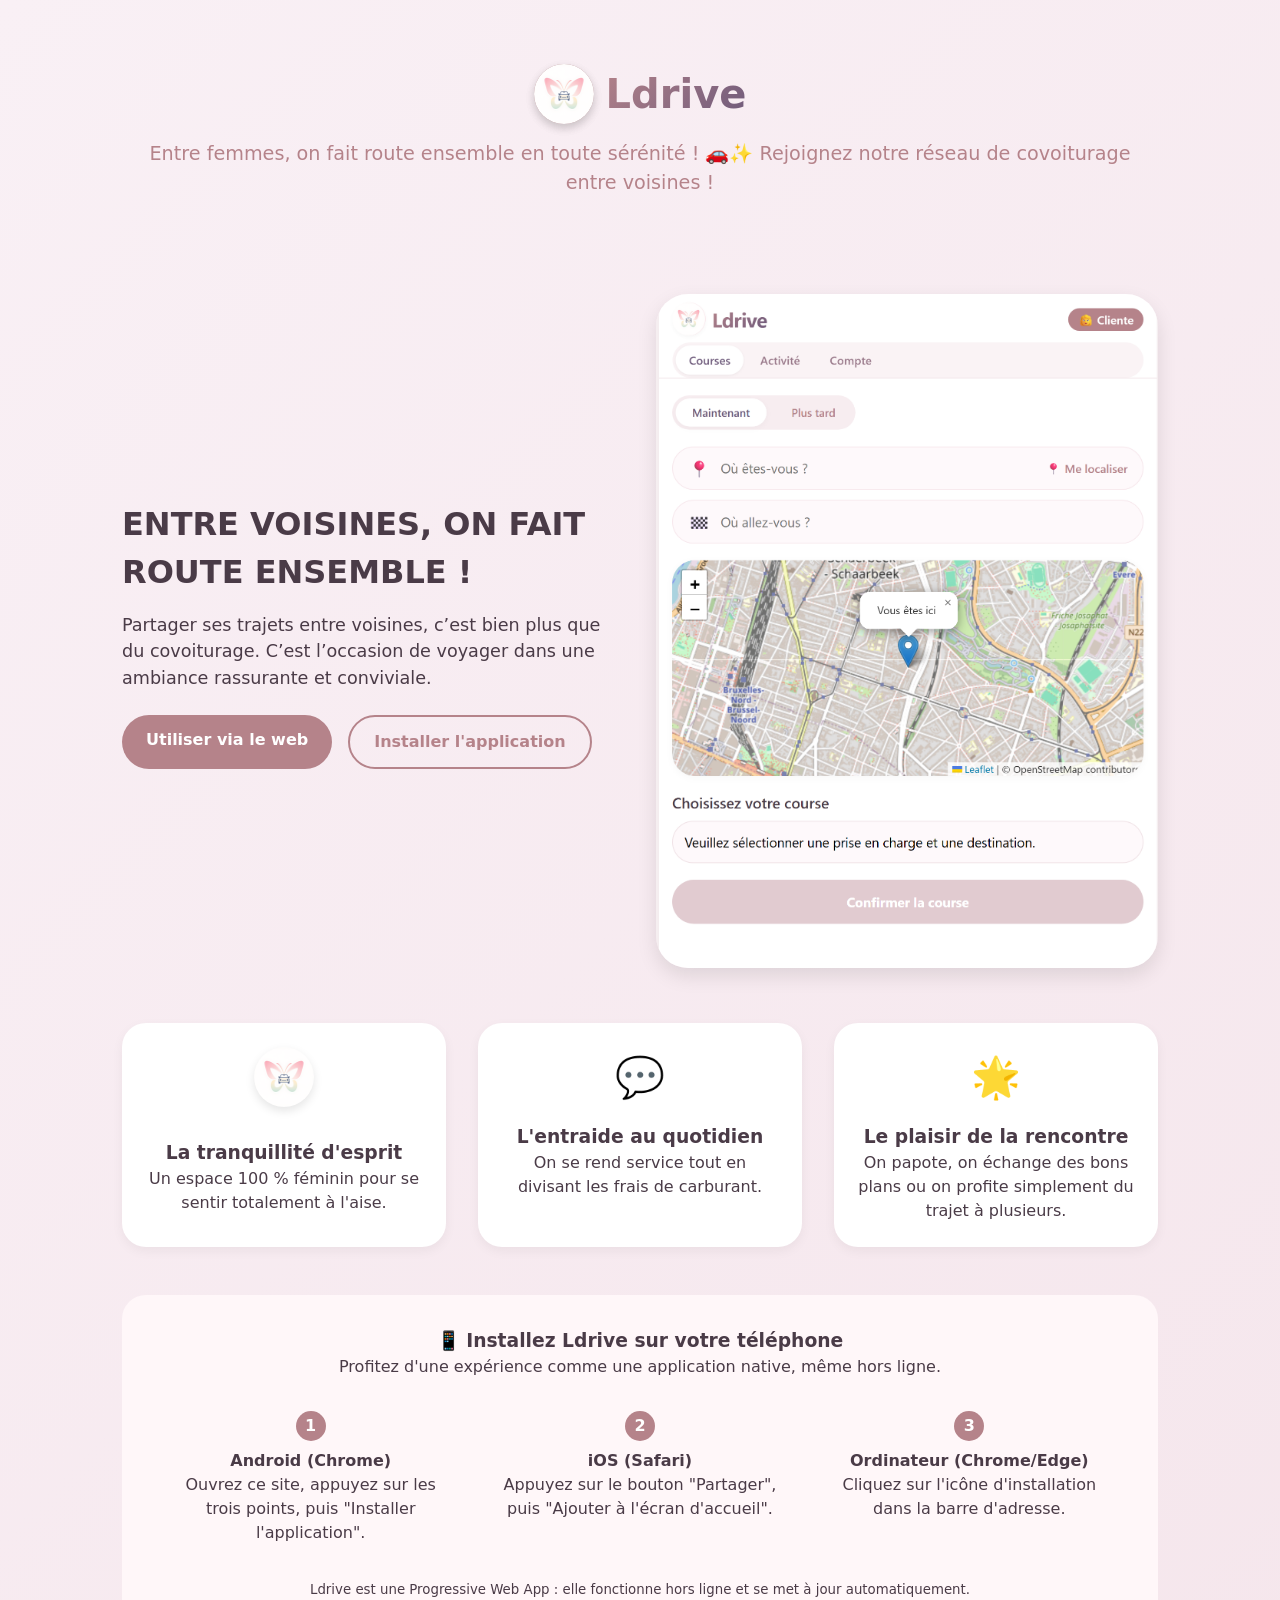
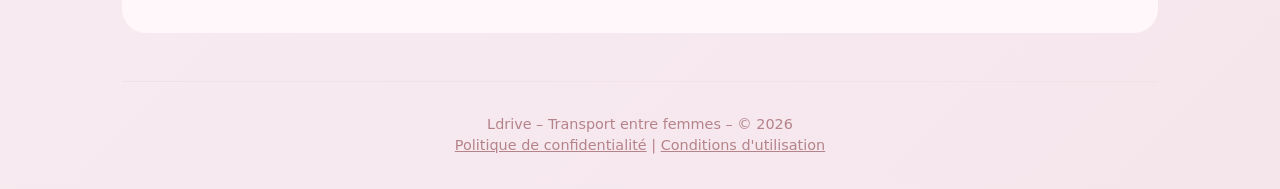
==== index.html @ 923ff988 "Update index.html" ====
<!DOCTYPE html>
<html lang="fr">
<head>
    <meta charset="UTF-8">
    <meta name="viewport" content="width=device-width, initial-scale=1.0, viewport-fit=cover">
    <meta name="description" content="Ldrive - Transport entre femmes, en toute sécurité">
    <title>Ldrive | Transport entre femmes</title>
	<link rel="icon" type="image/png" href="img/favicon.png">
    <style>
        /* (tous les styles de la landing page restent inchangés) */
        * { margin: 0; padding: 0; box-sizing: border-box; font-family: system-ui, -apple-system, 'Segoe UI', Roboto, Helvetica, Arial, sans-serif; }
        body { background: linear-gradient(135deg, #f9f0f5 0%, #f5e6ec 100%); color: #4a3b47; line-height: 1.5; }
        .container { max-width: 1100px; margin: 0 auto; padding: 2rem; }
        header { text-align: center; padding: 2rem 0 1rem; }
        .logo { display: flex; justify-content: center; align-items: center; gap: 12px; font-size: 2.5rem; font-weight: 700; margin-bottom: 1rem; }
        .logo-icon { background: #b5838a; width: 60px; height: 60px; display: inline-flex; align-items: center; justify-content: center; border-radius: 30px; font-size: 32px; box-shadow: 0 4px 10px rgba(0,0,0,0.1); }
        .logo-text { background: linear-gradient(135deg, #b5838a, #6d597a); background-clip: text; -webkit-background-clip: text; color: transparent; }
        .tagline { font-size: 1.2rem; color: #b5838a; margin-bottom: 2rem; }
        .hero { display: flex; flex-wrap: wrap; gap: 2rem; align-items: center; justify-content: space-between; margin: 3rem 0; }
        .hero-text { flex: 1; min-width: 250px; }
        .hero-text h2 { font-size: 2rem; margin-bottom: 1rem; }
        .hero-text p { margin-bottom: 1.5rem; font-size: 1.1rem; }
        .cta-buttons { display: flex; gap: 1rem; flex-wrap: wrap; }
        .btn { display: inline-block; background: #b5838a; color: white; text-decoration: none; padding: 0.8rem 1.5rem; border-radius: 50px; font-weight: 600; transition: transform 0.2s, background 0.2s; border: none; cursor: pointer; font-size: 1rem; }
        .btn:hover { background: #9f6f78; transform: translateY(-2px); }
        .btn-outline { background: transparent; border: 2px solid #b5838a; color: #b5838a; }
        .btn-outline:hover { background: #b5838a; color: white; }
        .features { display: grid; grid-template-columns: repeat(auto-fit, minmax(250px, 1fr)); gap: 2rem; margin: 3rem 0; }
        .feature-card { background: white; border-radius: 24px; padding: 1.5rem; text-align: center; box-shadow: 0 4px 12px rgba(0,0,0,0.05); }
        .feature-icon { font-size: 2.5rem; margin-bottom: 1rem; }
        .install-steps { background: #fff7f9; border-radius: 24px; padding: 2rem; margin: 2rem 0; }
        .steps { display: flex; flex-wrap: wrap; gap: 1rem; justify-content: center; margin-top: 1rem; }
        .step { flex: 1; min-width: 180px; text-align: center; padding: 1rem; }
        .step-number { background: #b5838a; color: white; width: 30px; height: 30px; border-radius: 50%; display: inline-flex; align-items: center; justify-content: center; margin-bottom: 0.5rem; font-weight: bold; }
        footer { text-align: center; margin-top: 3rem; padding-top: 2rem; border-top: 1px solid #f0e2e6; font-size: 0.9rem; color: #b5838a; }
        @media (max-width: 768px) { .container { padding: 1rem; } .hero { flex-direction: column; text-align: center; } .cta-buttons { justify-content: center; } }
    </style>
</head>
<body>
    <div class="container">
        <header>
            <div class="logo">
                <span class="logo-icon"><img src="img/logo-icon.png" alt="Logo" class="logo-icon"></span>
                <span class="logo-text">Ldrive</span>
            </div>
            <div class="tagline">Entre femmes, on fait route ensemble en toute sérénité ! 🚗✨
			Rejoignez notre réseau de covoiturage entre voisines !
</div>
        </header>

        <div class="hero">
            <div class="hero-text">
                <h2>ENTRE VOISINES, ON FAIT ROUTE ENSEMBLE !</h2>
                <p>Partager ses trajets entre voisines, c’est bien plus que du covoiturage. C’est l’occasion de voyager dans une ambiance rassurante et conviviale. 
</p>
                <div class="cta-buttons">
                    <a href="app.html" class="btn">Utiliser via le web</a>
                    <a href="app.html" class="btn btn-outline">Installer l'application</a>
                </div>
            </div>
            <div style="flex:1; text-align:center;">
                <img src="img/app-preview.png" alt="Aperçu Ldrive" style="max-width: 100%; border-radius: 32px; box-shadow: 0 8px 20px rgba(0,0,0,0.1);">
            </div>
        </div>

        <div class="features">
            <div class="feature-card">
                <div class="feature-icon"><img src="img/logo-icon.png" alt="Logo" class="logo-icon"></div>
                <h3>La tranquillité d'esprit</h3>
                <p>Un espace 100 % féminin pour se sentir totalement à l'aise.</p>
            </div>
            <div class="feature-card">
                <div class="feature-icon">💬</div>
                <h3>L'entraide au quotidien</h3>
                <p>On se rend service tout en divisant les frais de carburant.</p>
            </div>
            <div class="feature-card">
                <div class="feature-icon">🌟</div>
                <h3>Le plaisir de la rencontre</h3>
                <p>On papote, on échange des bons plans ou on profite simplement du trajet à plusieurs.
</p>
            </div>
        </div>

        <div class="install-steps">
            <h3 style="text-align:center;">📱 Installez Ldrive sur votre téléphone</h3>
            <p style="text-align:center;">Profitez d'une expérience comme une application native, même hors ligne.</p>
            <div class="steps">
                <div class="step">
                    <div class="step-number">1</div>
                    <p><strong>Android (Chrome)</strong><br>Ouvrez ce site, appuyez sur les trois points, puis "Installer l'application".</p>
                </div>
                <div class="step">
                    <div class="step-number">2</div>
                    <p><strong>iOS (Safari)</strong><br>Appuyez sur le bouton "Partager", puis "Ajouter à l'écran d'accueil".</p>
                </div>
                <div class="step">
                    <div class="step-number">3</div>
                    <p><strong>Ordinateur (Chrome/Edge)</strong><br>Cliquez sur l'icône d'installation dans la barre d'adresse.</p>
                </div>
            </div>
            <p style="text-align:center; margin-top:1rem;"><small>Ldrive est une Progressive Web App : elle fonctionne hors ligne et se met à jour automatiquement.</small></p>
        </div>

        <footer>
            <p>Ldrive – Transport entre femmes – © 2026</p>
            <p><a href="privacy.html" style="color:#b5838a;">Politique de confidentialité</a> | <a href="terms.html" style="color:#b5838a;">Conditions d'utilisation</a></p>
        </footer>
    </div>
</body>
</html>
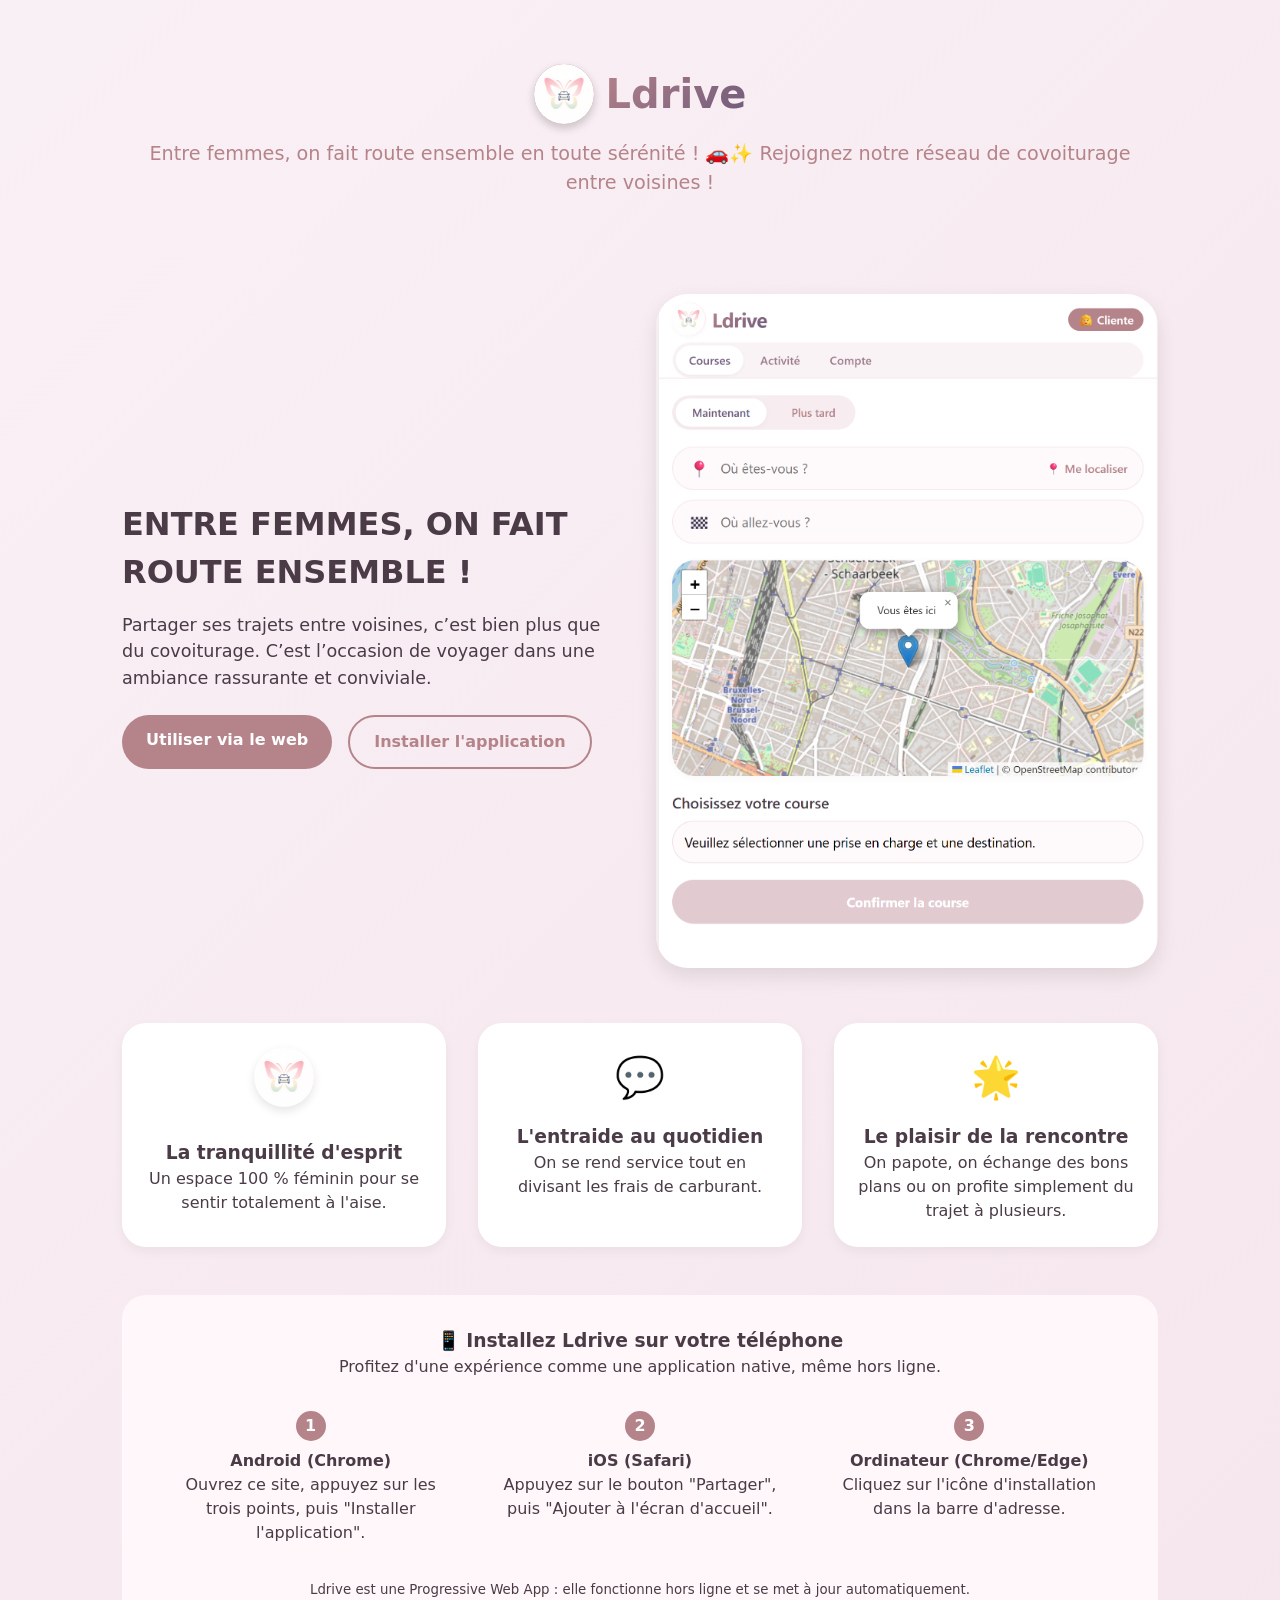
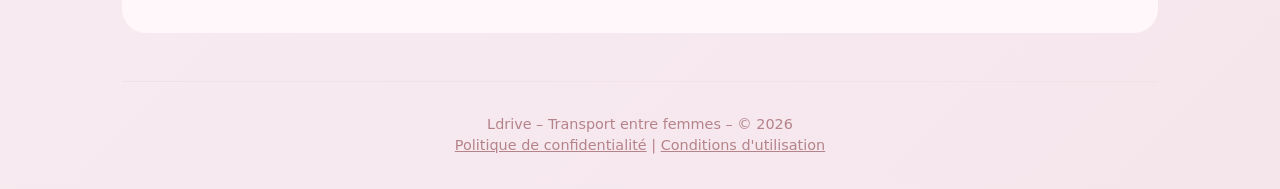
==== commit b21c5335: "Update index.html" ====
--- a/index.html
+++ b/index.html
@@ -54,7 +54,7 @@
 
         <div class="hero">
             <div class="hero-text">
-                <h2>ENTRE VOISINES, ON FAIT ROUTE ENSEMBLE !</h2>
+                <h2>ENTRE FEMMES, ON FAIT ROUTE ENSEMBLE !</h2>
                 <p>Partager ses trajets entre voisines, c’est bien plus que du covoiturage. C’est l’occasion de voyager dans une ambiance rassurante et conviviale. 
 </p>
                 <div class="cta-buttons">
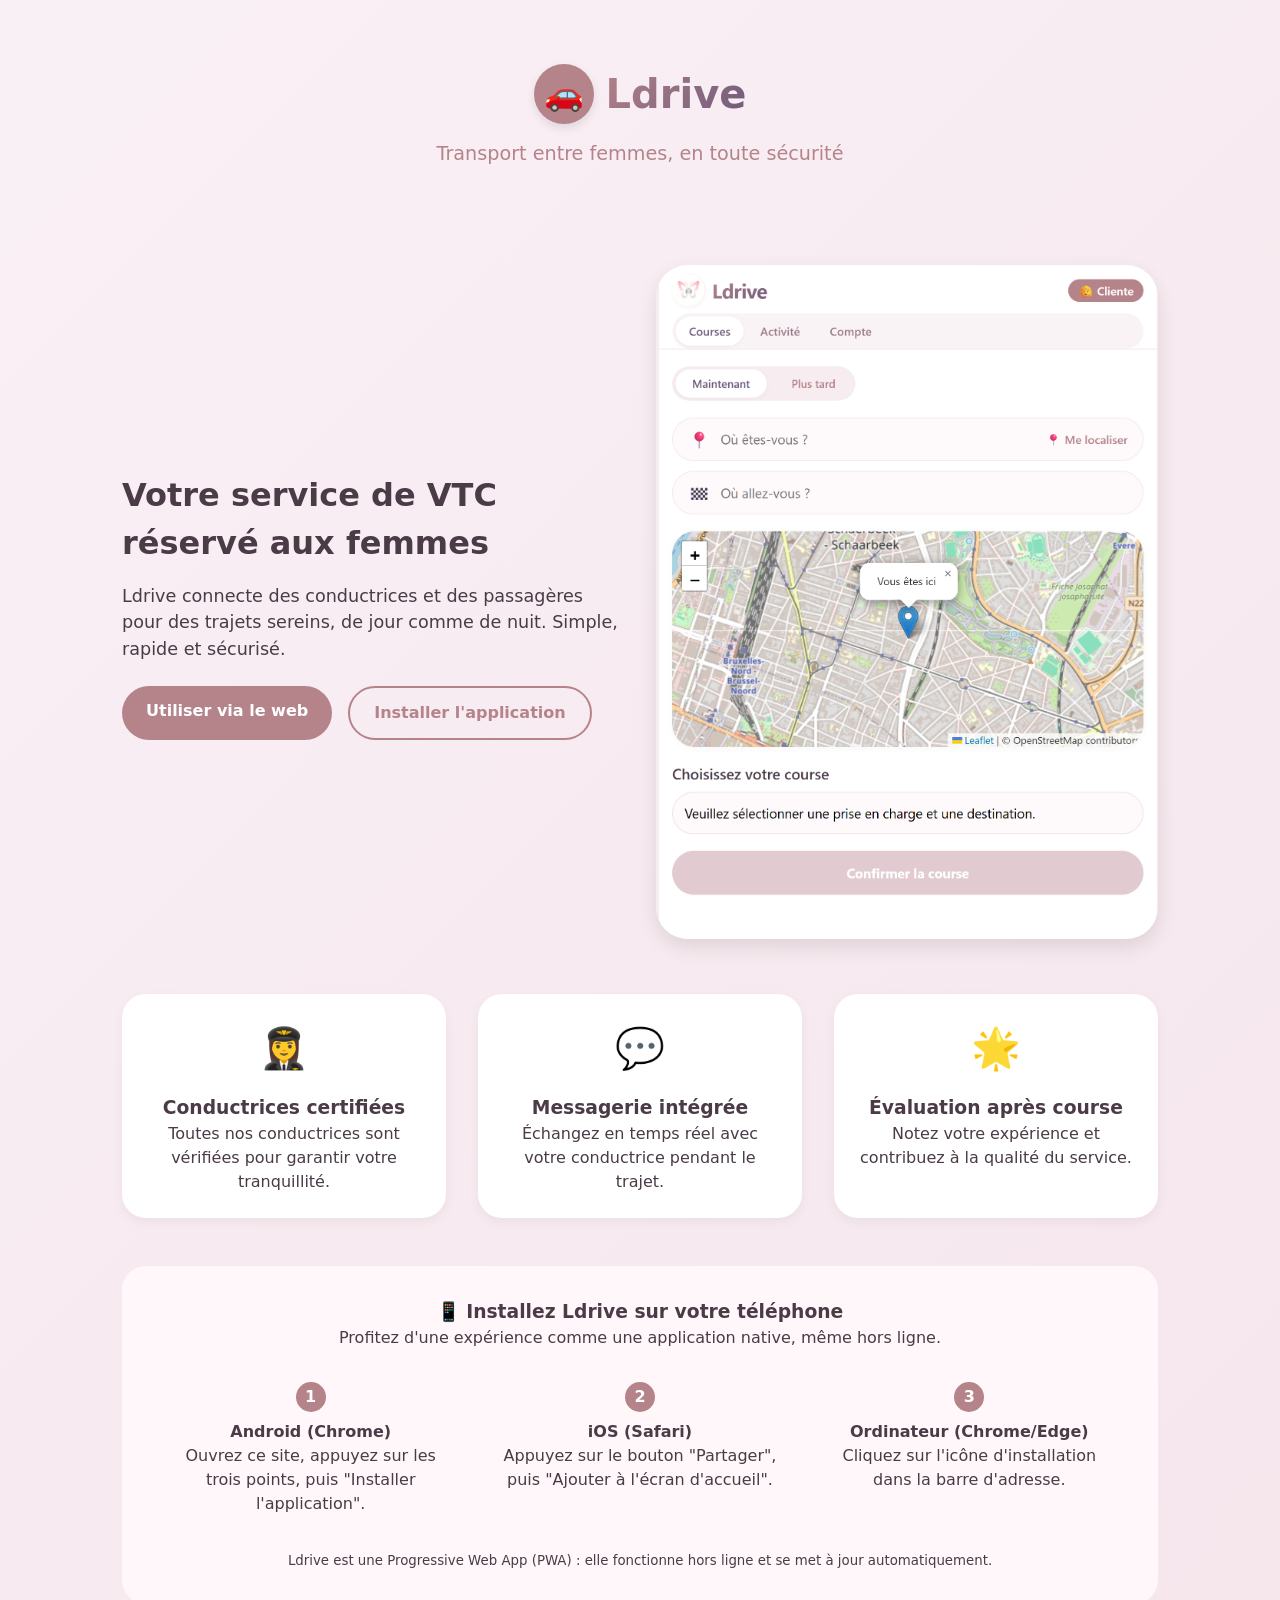
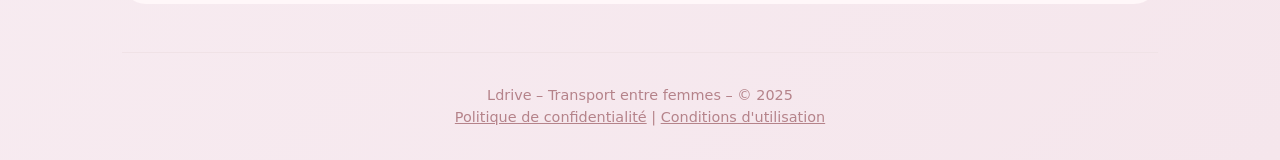
==== commit 6929f2c9: "Update index.html" ====
--- a/index.html
+++ b/index.html
@@ -1,7 +1,3 @@
-
-
-
-
 <!DOCTYPE html>
 <html lang="fr">
 <head>
@@ -9,9 +5,7 @@
     <meta name="viewport" content="width=device-width, initial-scale=1.0, viewport-fit=cover">
     <meta name="description" content="Ldrive - Transport entre femmes, en toute sécurité">
     <title>Ldrive | Transport entre femmes</title>
-	<link rel="icon" type="image/png" href="img/favicon.png">
     <style>
-        /* (tous les styles de la landing page restent inchangés) */
         * { margin: 0; padding: 0; box-sizing: border-box; font-family: system-ui, -apple-system, 'Segoe UI', Roboto, Helvetica, Arial, sans-serif; }
         body { background: linear-gradient(135deg, #f9f0f5 0%, #f5e6ec 100%); color: #4a3b47; line-height: 1.5; }
         .container { max-width: 1100px; margin: 0 auto; padding: 2rem; }
@@ -44,19 +38,16 @@
     <div class="container">
         <header>
             <div class="logo">
-                <span class="logo-icon"><img src="img/logo-icon.png" alt="Logo" class="logo-icon"></span>
+                <span class="logo-icon">🚗</span>
                 <span class="logo-text">Ldrive</span>
             </div>
-            <div class="tagline">Entre femmes, on fait route ensemble en toute sérénité ! 🚗✨
-			Rejoignez notre réseau de covoiturage entre voisines !
-</div>
+            <div class="tagline">Transport entre femmes, en toute sécurité</div>
         </header>
 
         <div class="hero">
             <div class="hero-text">
-                <h2>ENTRE FEMMES, ON FAIT ROUTE ENSEMBLE !</h2>
-                <p>Partager ses trajets entre voisines, c’est bien plus que du covoiturage. C’est l’occasion de voyager dans une ambiance rassurante et conviviale. 
-</p>
+                <h2>Votre service de VTC réservé aux femmes</h2>
+                <p>Ldrive connecte des conductrices et des passagères pour des trajets sereins, de jour comme de nuit. Simple, rapide et sécurisé.</p>
                 <div class="cta-buttons">
                     <a href="app.html" class="btn">Utiliser via le web</a>
                     <a href="app.html" class="btn btn-outline">Installer l'application</a>
@@ -69,20 +60,19 @@
 
         <div class="features">
             <div class="feature-card">
-                <div class="feature-icon"><img src="img/logo-icon.png" alt="Logo" class="logo-icon"></div>
-                <h3>La tranquillité d'esprit</h3>
-                <p>Un espace 100 % féminin pour se sentir totalement à l'aise.</p>
+                <div class="feature-icon">👩‍✈️</div>
+                <h3>Conductrices certifiées</h3>
+                <p>Toutes nos conductrices sont vérifiées pour garantir votre tranquillité.</p>
             </div>
             <div class="feature-card">
                 <div class="feature-icon">💬</div>
-                <h3>L'entraide au quotidien</h3>
-                <p>On se rend service tout en divisant les frais de carburant.</p>
+                <h3>Messagerie intégrée</h3>
+                <p>Échangez en temps réel avec votre conductrice pendant le trajet.</p>
             </div>
             <div class="feature-card">
                 <div class="feature-icon">🌟</div>
-                <h3>Le plaisir de la rencontre</h3>
-                <p>On papote, on échange des bons plans ou on profite simplement du trajet à plusieurs.
-</p>
+                <h3>Évaluation après course</h3>
+                <p>Notez votre expérience et contribuez à la qualité du service.</p>
             </div>
         </div>
 
@@ -103,11 +93,11 @@
                     <p><strong>Ordinateur (Chrome/Edge)</strong><br>Cliquez sur l'icône d'installation dans la barre d'adresse.</p>
                 </div>
             </div>
-            <p style="text-align:center; margin-top:1rem;"><small>Ldrive est une Progressive Web App : elle fonctionne hors ligne et se met à jour automatiquement.</small></p>
+            <p style="text-align:center; margin-top:1rem;"><small>Ldrive est une Progressive Web App (PWA) : elle fonctionne hors ligne et se met à jour automatiquement.</small></p>
         </div>
 
         <footer>
-            <p>Ldrive – Transport entre femmes – © 2026</p>
+            <p>Ldrive – Transport entre femmes – © 2025</p>
             <p><a href="privacy.html" style="color:#b5838a;">Politique de confidentialité</a> | <a href="terms.html" style="color:#b5838a;">Conditions d'utilisation</a></p>
         </footer>
     </div>
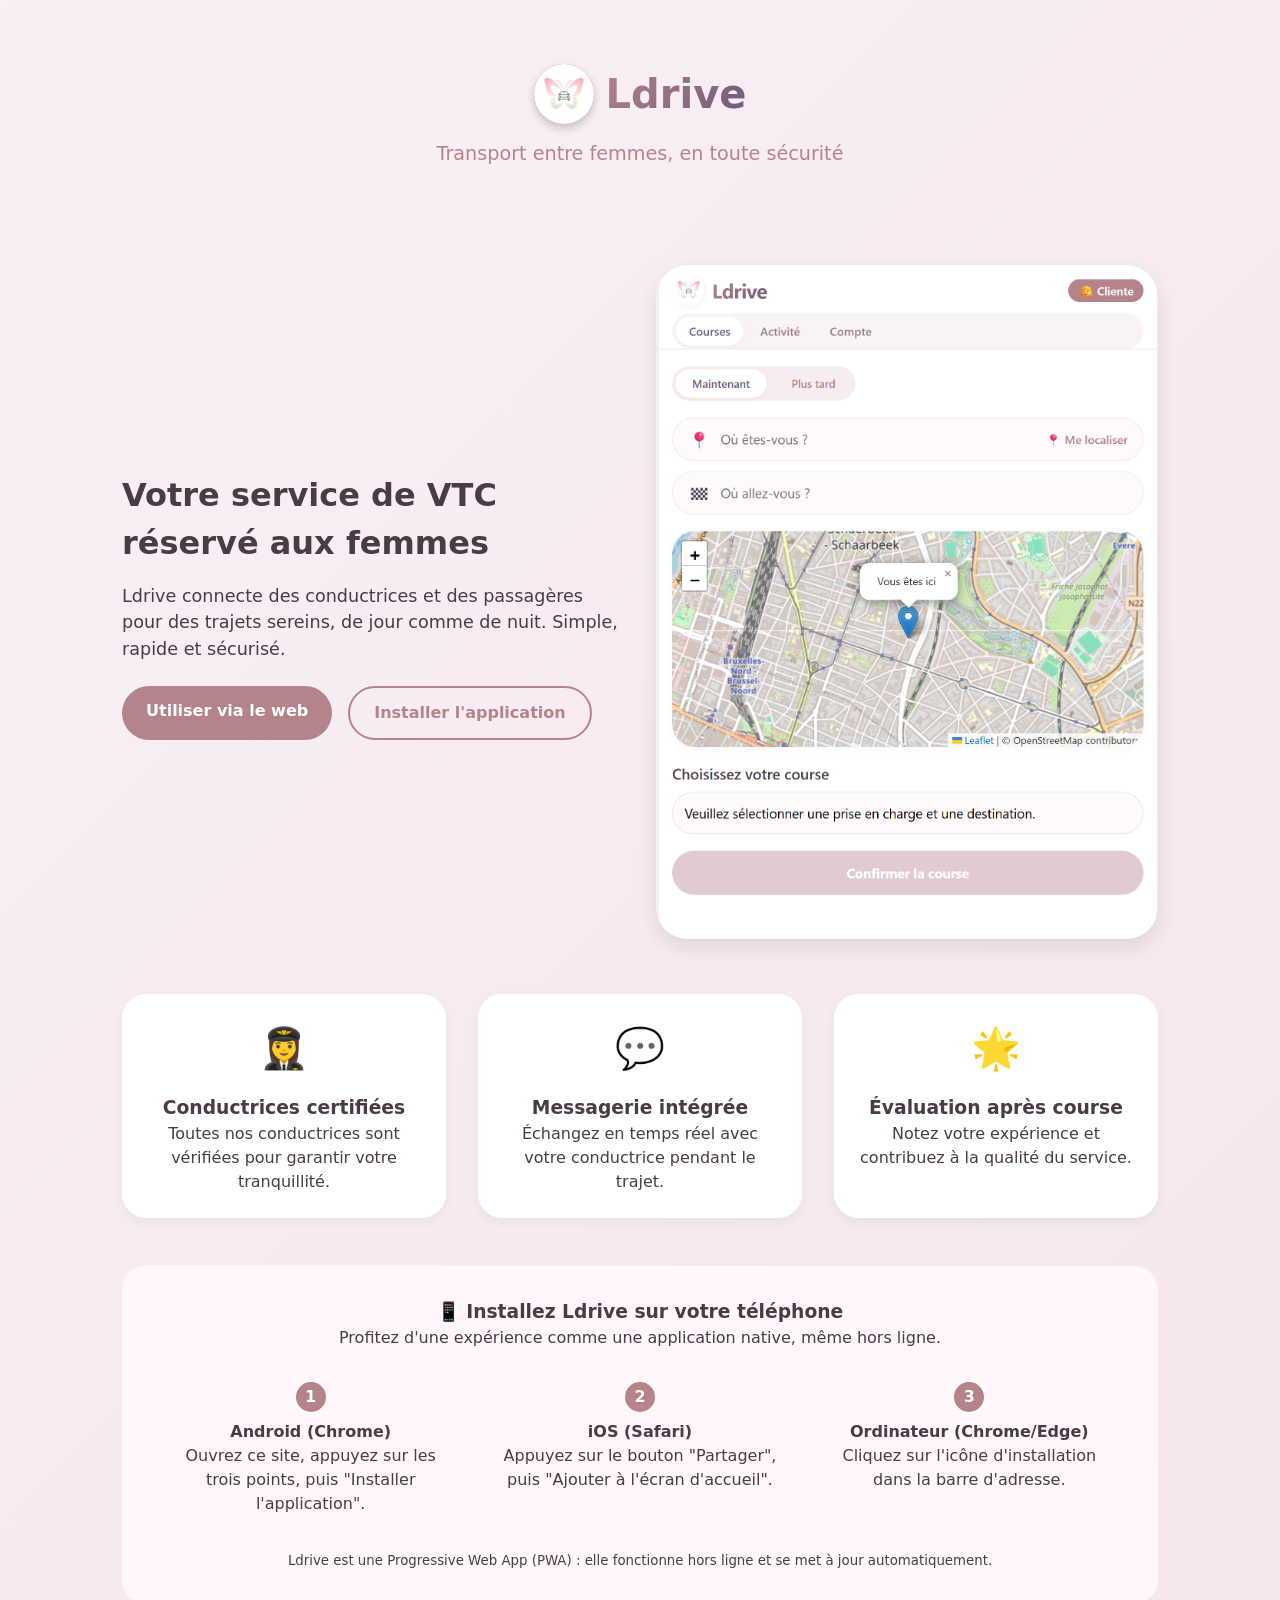
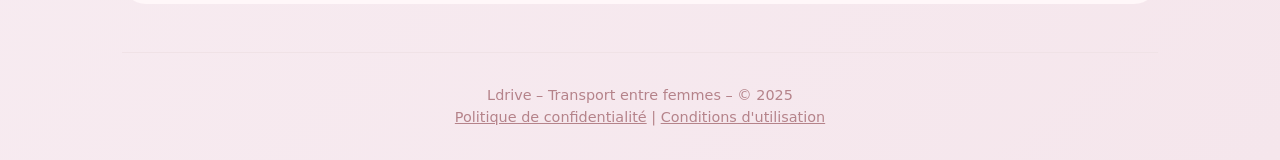
==== commit 5a061949: "Update index.html" ====
--- a/index.html
+++ b/index.html
@@ -4,6 +4,7 @@
     <meta charset="UTF-8">
     <meta name="viewport" content="width=device-width, initial-scale=1.0, viewport-fit=cover">
     <meta name="description" content="Ldrive - Transport entre femmes, en toute sécurité">
+	<link rel="icon" type="image/png" href="img/favicon.png">
     <title>Ldrive | Transport entre femmes</title>
     <style>
         * { margin: 0; padding: 0; box-sizing: border-box; font-family: system-ui, -apple-system, 'Segoe UI', Roboto, Helvetica, Arial, sans-serif; }
@@ -38,7 +39,7 @@
     <div class="container">
         <header>
             <div class="logo">
-                <span class="logo-icon">🚗</span>
+                <span class="logo-icon"><img src="img/logo-icon.png" alt="Logo" class="logo-icon"></span>
                 <span class="logo-text">Ldrive</span>
             </div>
             <div class="tagline">Transport entre femmes, en toute sécurité</div>
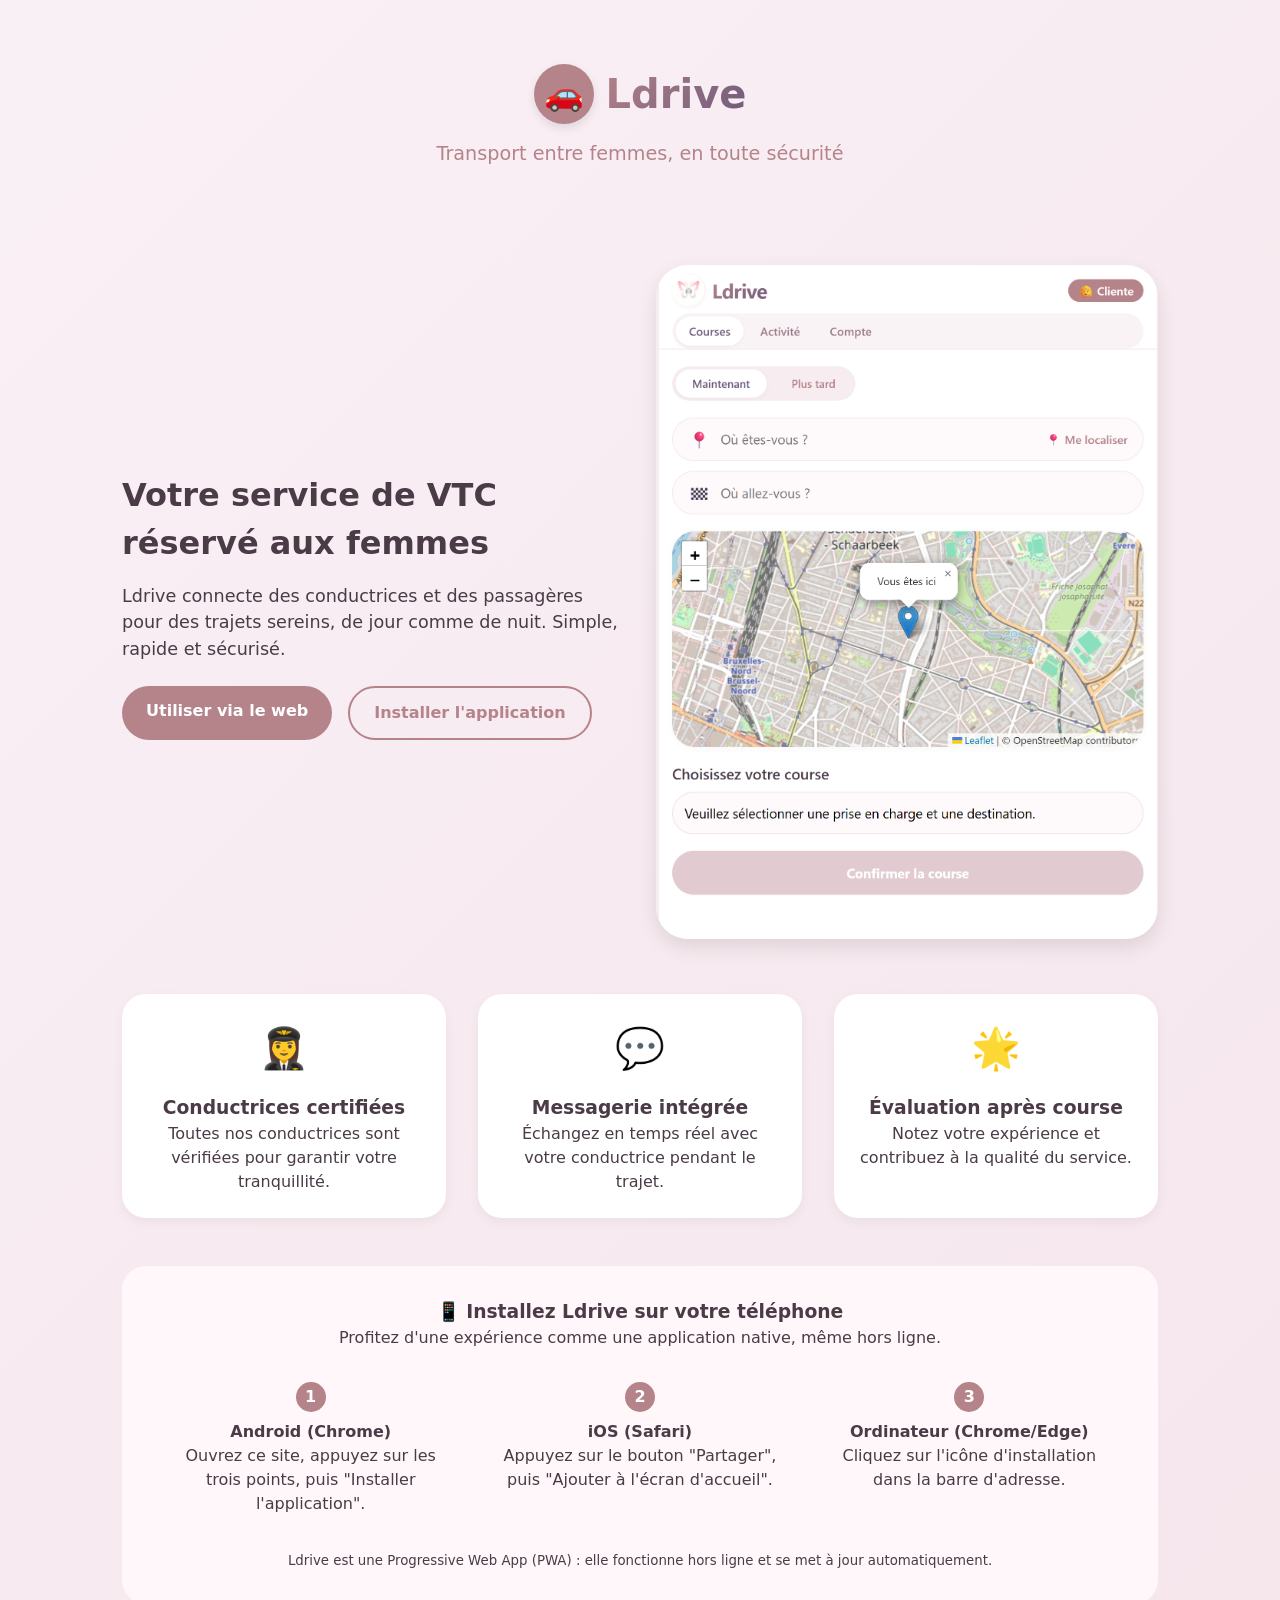
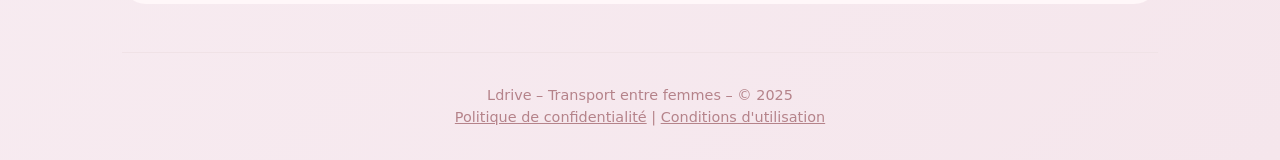
==== commit 246c590f: "Update index.html" ====
--- a/index.html
+++ b/index.html
@@ -4,7 +4,6 @@
     <meta charset="UTF-8">
     <meta name="viewport" content="width=device-width, initial-scale=1.0, viewport-fit=cover">
     <meta name="description" content="Ldrive - Transport entre femmes, en toute sécurité">
-	<link rel="icon" type="image/png" href="img/favicon.png">
     <title>Ldrive | Transport entre femmes</title>
     <style>
         * { margin: 0; padding: 0; box-sizing: border-box; font-family: system-ui, -apple-system, 'Segoe UI', Roboto, Helvetica, Arial, sans-serif; }
@@ -39,7 +38,7 @@
     <div class="container">
         <header>
             <div class="logo">
-                <span class="logo-icon"><img src="img/logo-icon.png" alt="Logo" class="logo-icon"></span>
+                <span class="logo-icon">🚗</span>
                 <span class="logo-text">Ldrive</span>
             </div>
             <div class="tagline">Transport entre femmes, en toute sécurité</div>
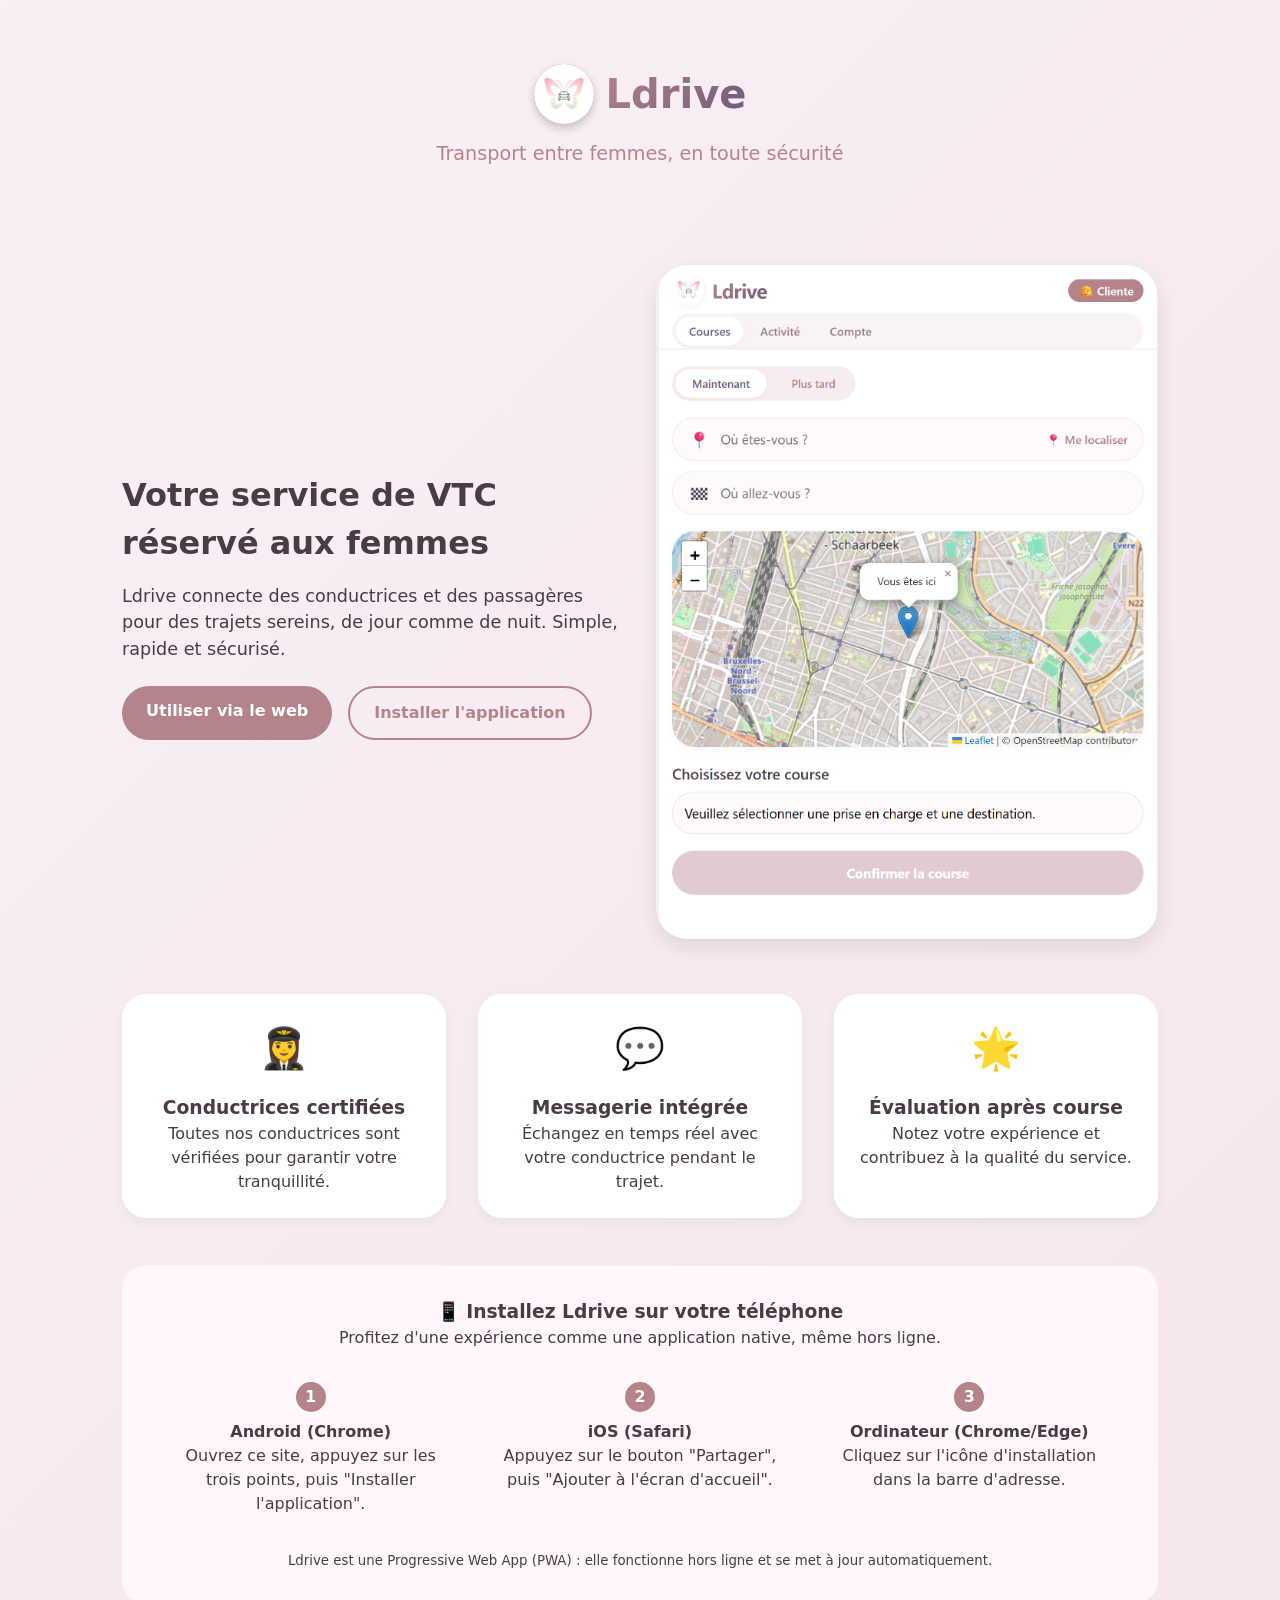
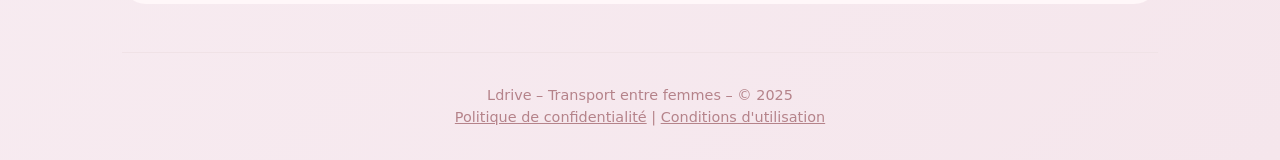
==== commit 39642dfc: "Update index.html" ====
--- a/index.html
+++ b/index.html
@@ -4,6 +4,7 @@
     <meta charset="UTF-8">
     <meta name="viewport" content="width=device-width, initial-scale=1.0, viewport-fit=cover">
     <meta name="description" content="Ldrive - Transport entre femmes, en toute sécurité">
+	<link rel="icon" type="image/png" href="img/favicon.png">
     <title>Ldrive | Transport entre femmes</title>
     <style>
         * { margin: 0; padding: 0; box-sizing: border-box; font-family: system-ui, -apple-system, 'Segoe UI', Roboto, Helvetica, Arial, sans-serif; }
@@ -38,7 +39,7 @@
     <div class="container">
         <header>
             <div class="logo">
-                <span class="logo-icon">🚗</span>
+                <span class="logo-icon"><img src="img/logo-icon.png" alt="Logo" class="logo-icon"></span>
                 <span class="logo-text">Ldrive</span>
             </div>
             <div class="tagline">Transport entre femmes, en toute sécurité</div>
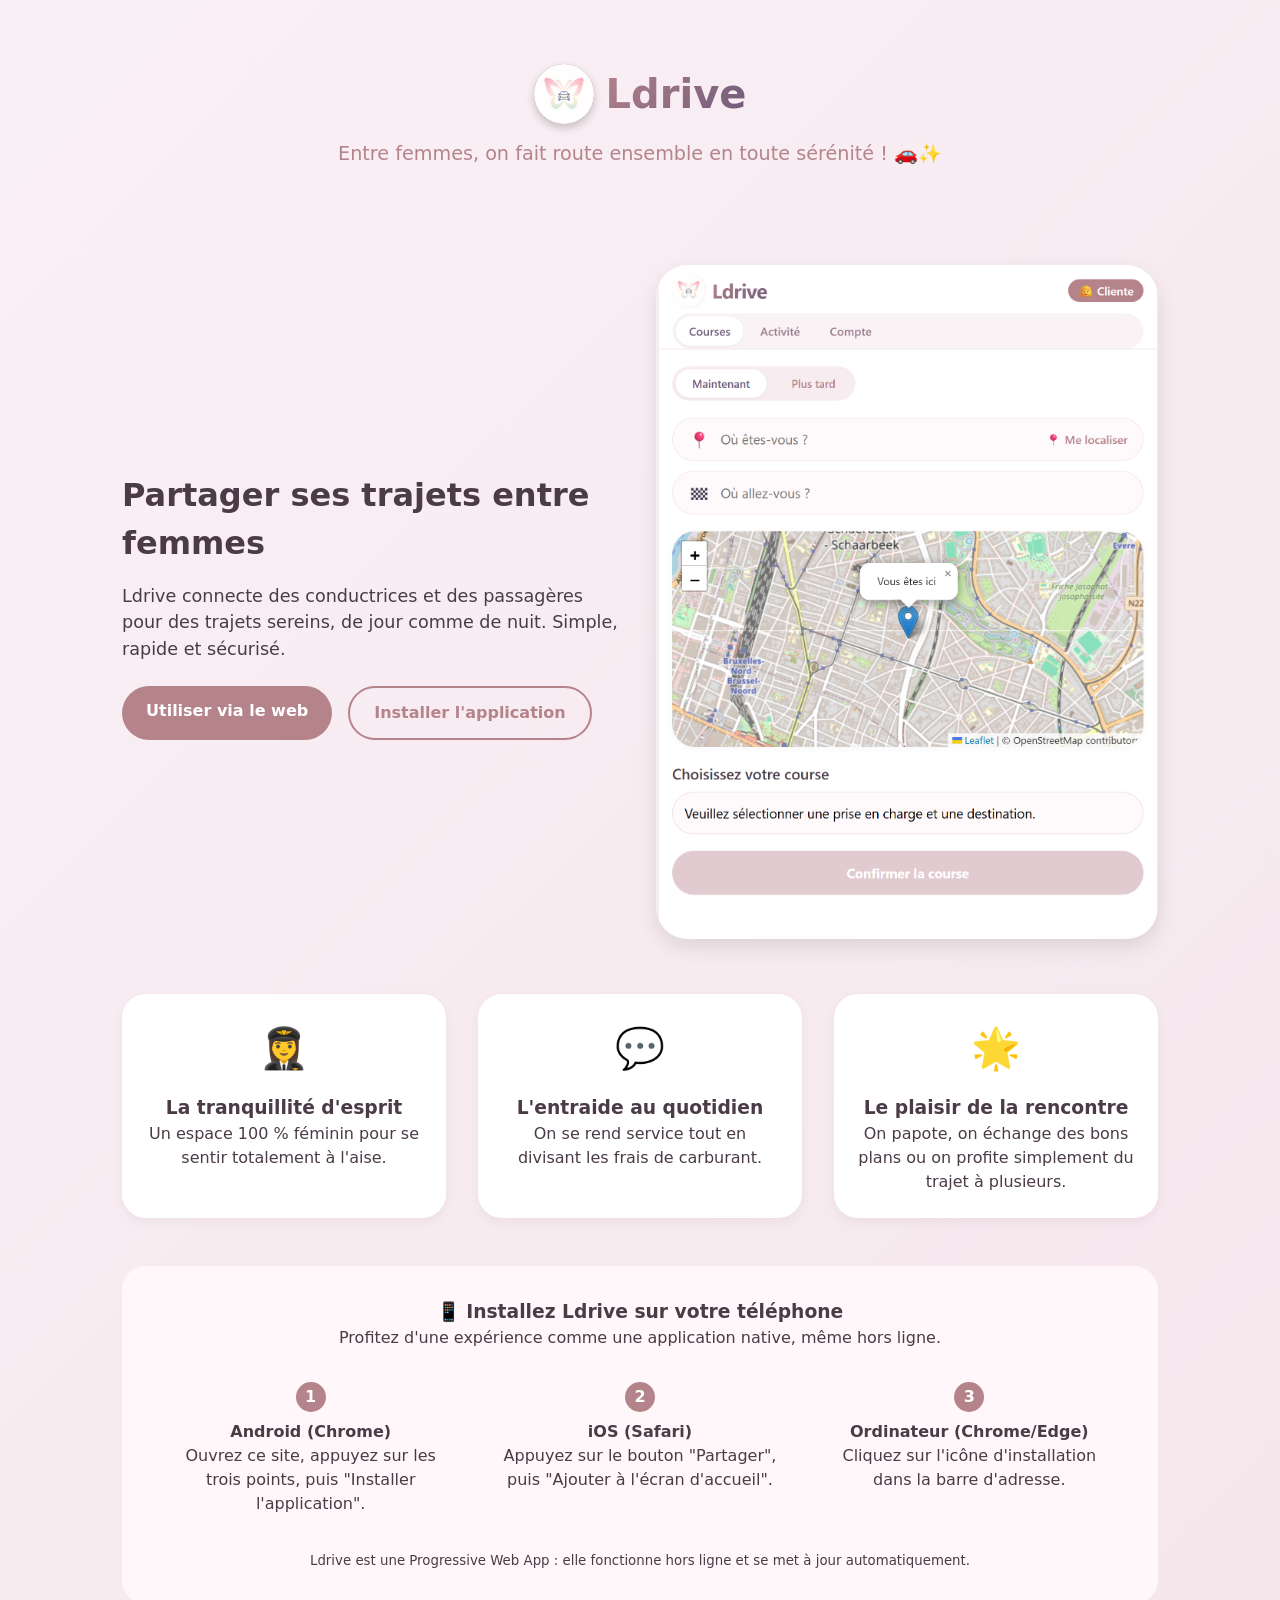
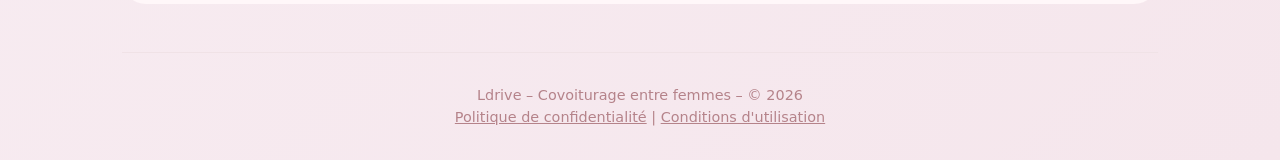
==== commit 3f7a8353: "Update index.html" ====
--- a/index.html
+++ b/index.html
@@ -42,12 +42,12 @@
                 <span class="logo-icon"><img src="img/logo-icon.png" alt="Logo" class="logo-icon"></span>
                 <span class="logo-text">Ldrive</span>
             </div>
-            <div class="tagline">Transport entre femmes, en toute sécurité</div>
+            <div class="tagline">Entre femmes, on fait route ensemble en toute sérénité ! 🚗✨</div>
         </header>
 
         <div class="hero">
             <div class="hero-text">
-                <h2>Votre service de VTC réservé aux femmes</h2>
+                <h2>Partager ses trajets entre femmes</h2>
                 <p>Ldrive connecte des conductrices et des passagères pour des trajets sereins, de jour comme de nuit. Simple, rapide et sécurisé.</p>
                 <div class="cta-buttons">
                     <a href="app.html" class="btn">Utiliser via le web</a>
@@ -62,18 +62,19 @@
         <div class="features">
             <div class="feature-card">
                 <div class="feature-icon">👩‍✈️</div>
-                <h3>Conductrices certifiées</h3>
-                <p>Toutes nos conductrices sont vérifiées pour garantir votre tranquillité.</p>
+                <h3>La tranquillité d'esprit</h3>
+                <p>Un espace 100 % féminin pour se sentir totalement à l'aise.</p>
             </div>
             <div class="feature-card">
                 <div class="feature-icon">💬</div>
-                <h3>Messagerie intégrée</h3>
-                <p>Échangez en temps réel avec votre conductrice pendant le trajet.</p>
+                <h3>L'entraide au quotidien</h3>
+                <p>On se rend service tout en divisant les frais de carburant.</p>
             </div>
             <div class="feature-card">
                 <div class="feature-icon">🌟</div>
-                <h3>Évaluation après course</h3>
-                <p>Notez votre expérience et contribuez à la qualité du service.</p>
+                <h3>Le plaisir de la rencontre</h3>
+                <p>On papote, on échange des bons plans ou on profite simplement du trajet à plusieurs.
+</p>
             </div>
         </div>
 
@@ -94,11 +95,11 @@
                     <p><strong>Ordinateur (Chrome/Edge)</strong><br>Cliquez sur l'icône d'installation dans la barre d'adresse.</p>
                 </div>
             </div>
-            <p style="text-align:center; margin-top:1rem;"><small>Ldrive est une Progressive Web App (PWA) : elle fonctionne hors ligne et se met à jour automatiquement.</small></p>
+            <p style="text-align:center; margin-top:1rem;"><small>Ldrive est une Progressive Web App : elle fonctionne hors ligne et se met à jour automatiquement.</small></p>
         </div>
 
         <footer>
-            <p>Ldrive – Transport entre femmes – © 2025</p>
+            <p>Ldrive – Covoiturage entre femmes – © 2026</p>
             <p><a href="privacy.html" style="color:#b5838a;">Politique de confidentialité</a> | <a href="terms.html" style="color:#b5838a;">Conditions d'utilisation</a></p>
         </footer>
     </div>
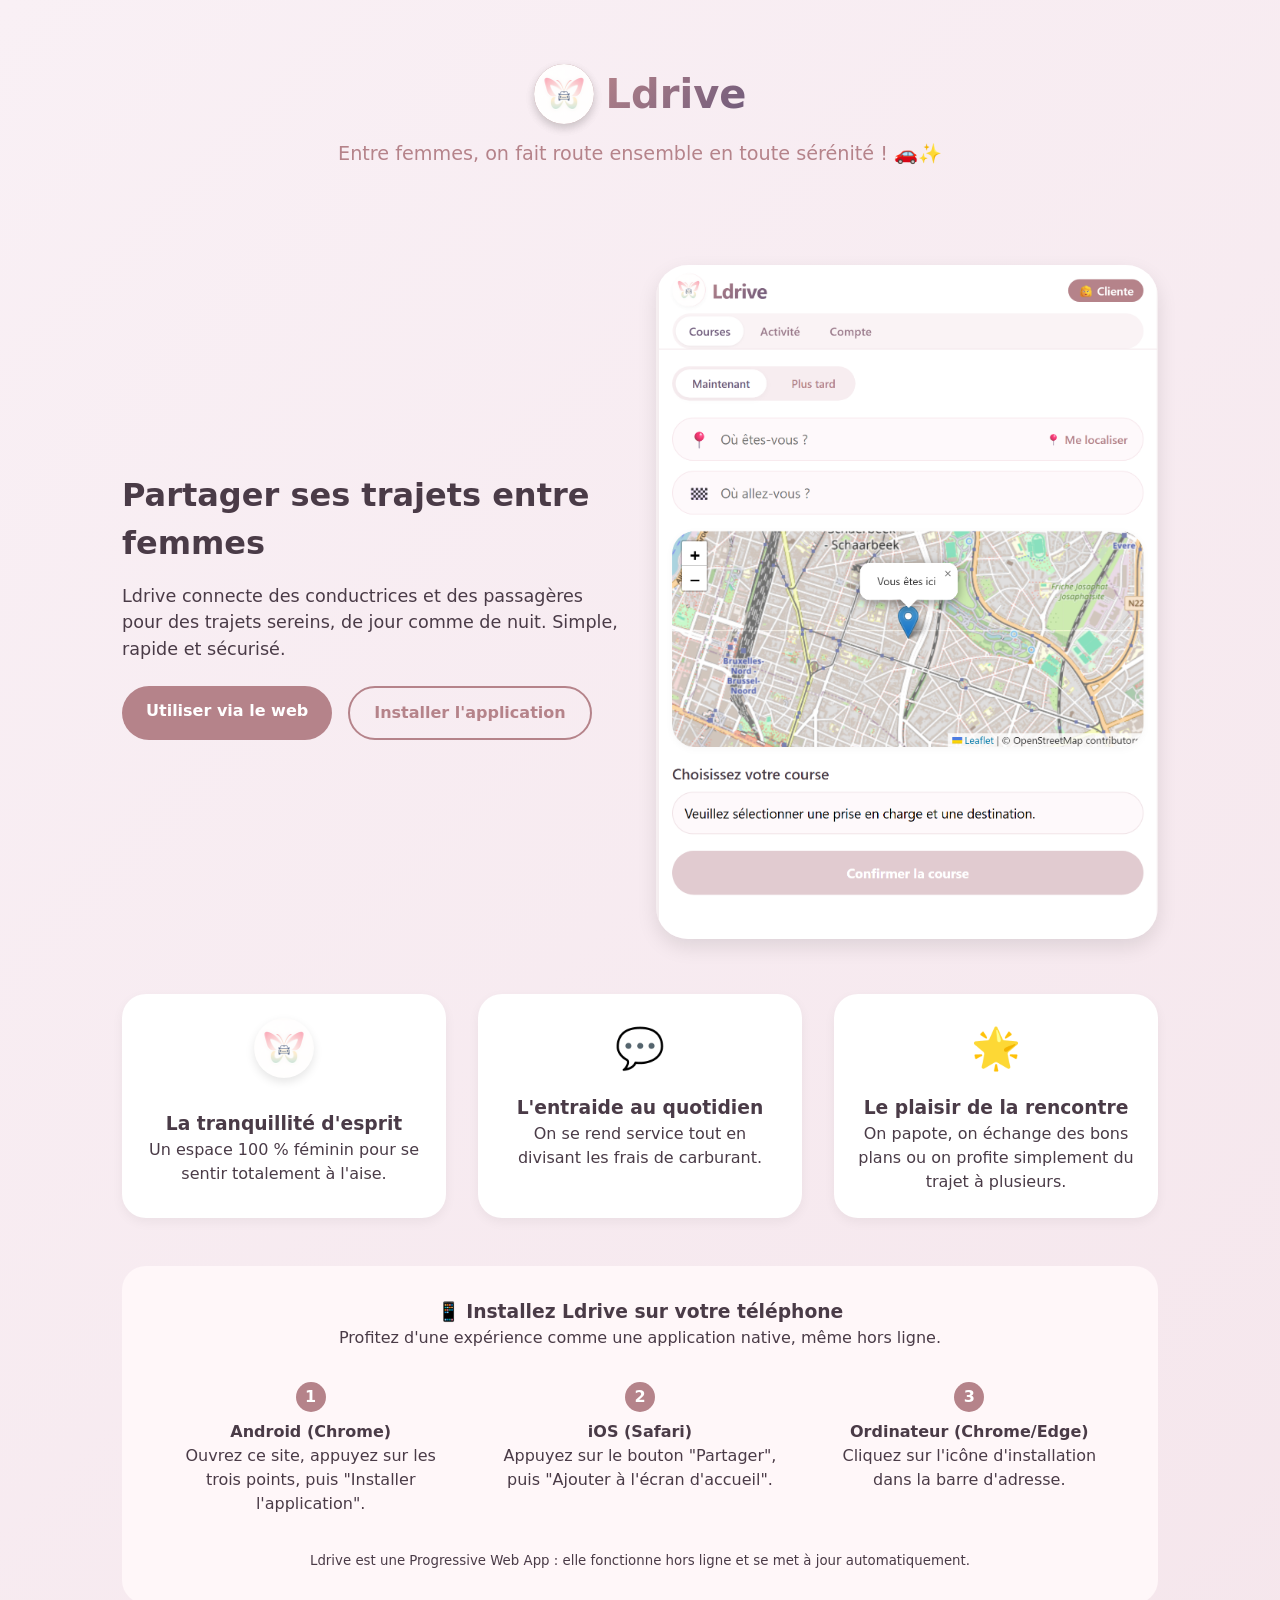
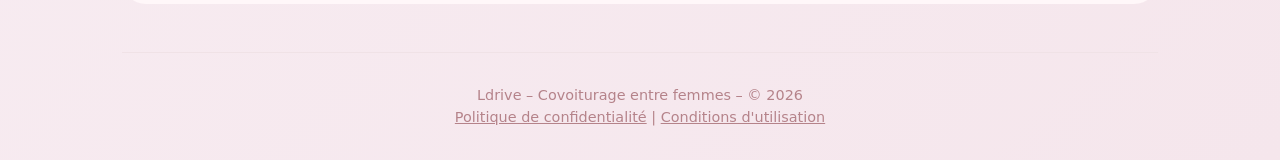
==== commit 8b8b1a32: "Update index.html" ====
--- a/index.html
+++ b/index.html
@@ -61,7 +61,7 @@
 
         <div class="features">
             <div class="feature-card">
-                <div class="feature-icon">👩‍✈️</div>
+                <div class="feature-icon"> <img src="img/logo-icon.png" alt="Logo" class="logo-icon"></div>
                 <h3>La tranquillité d'esprit</h3>
                 <p>Un espace 100 % féminin pour se sentir totalement à l'aise.</p>
             </div>
